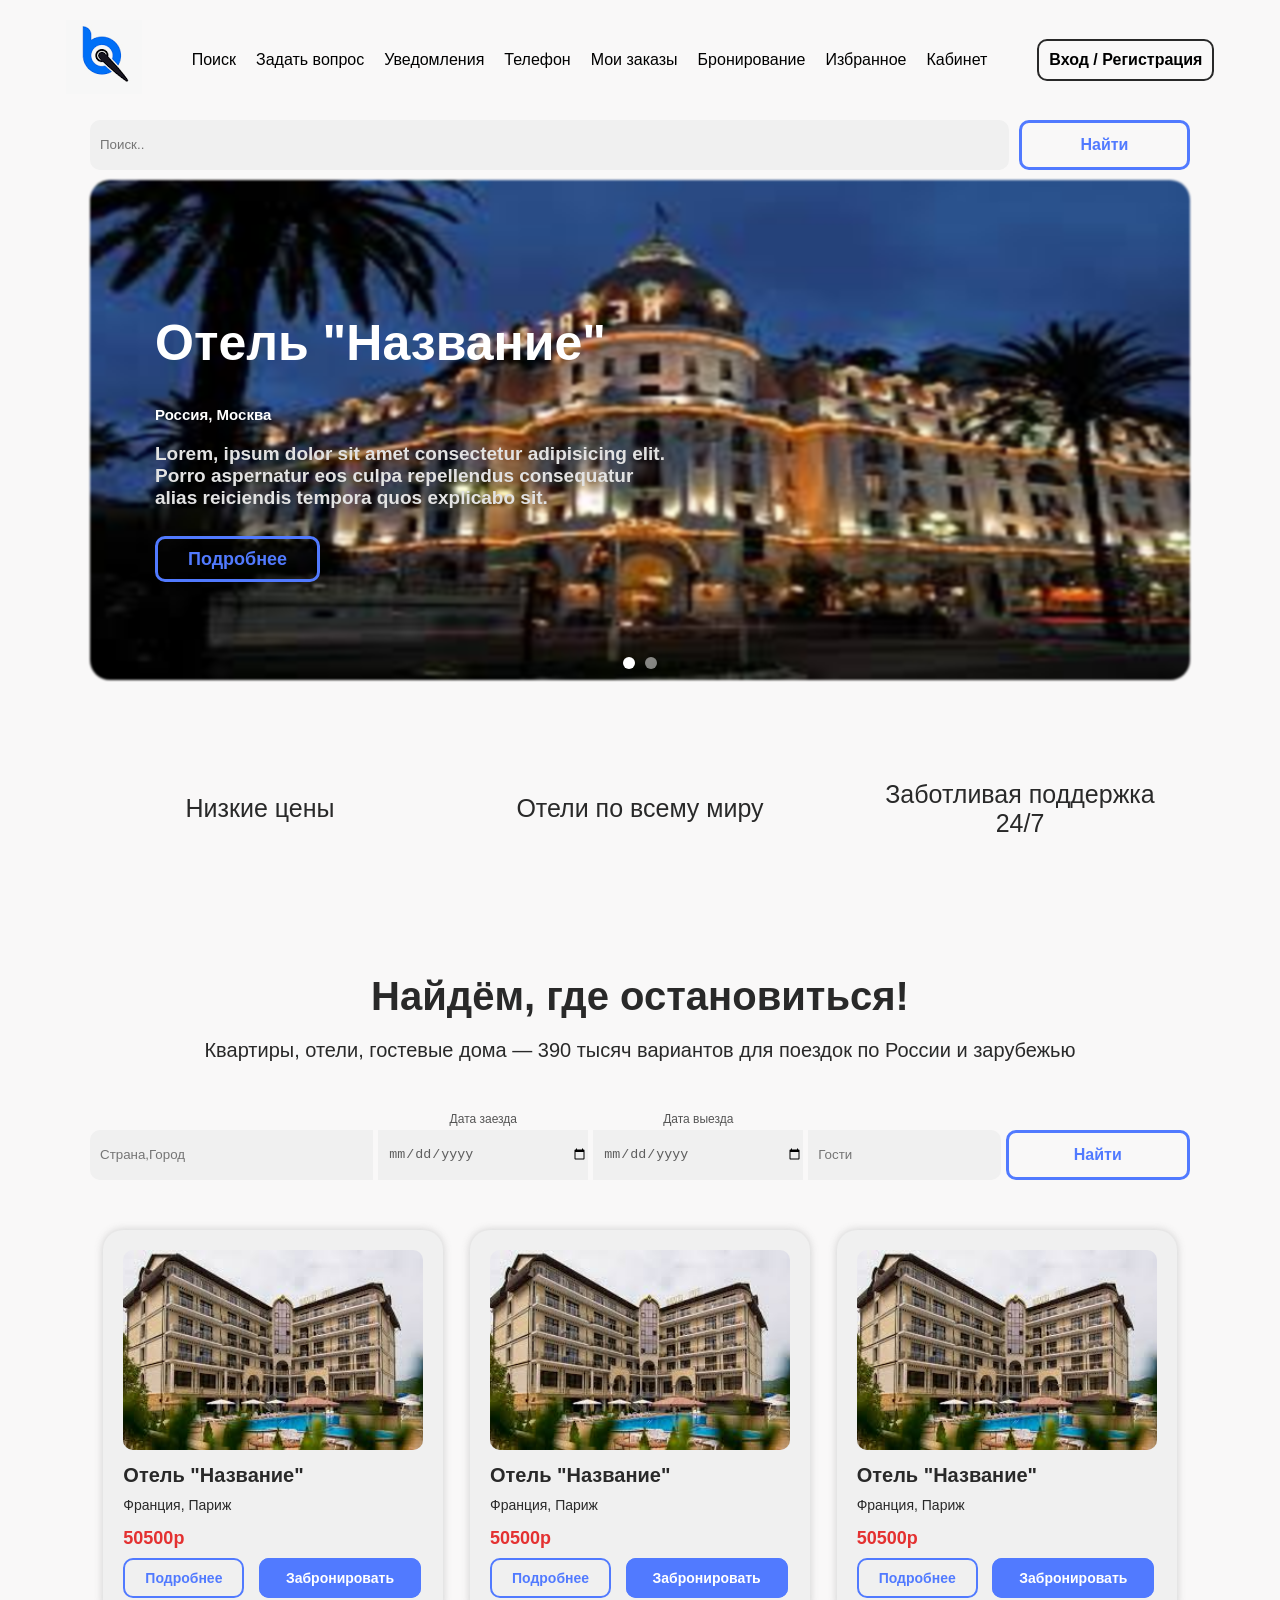
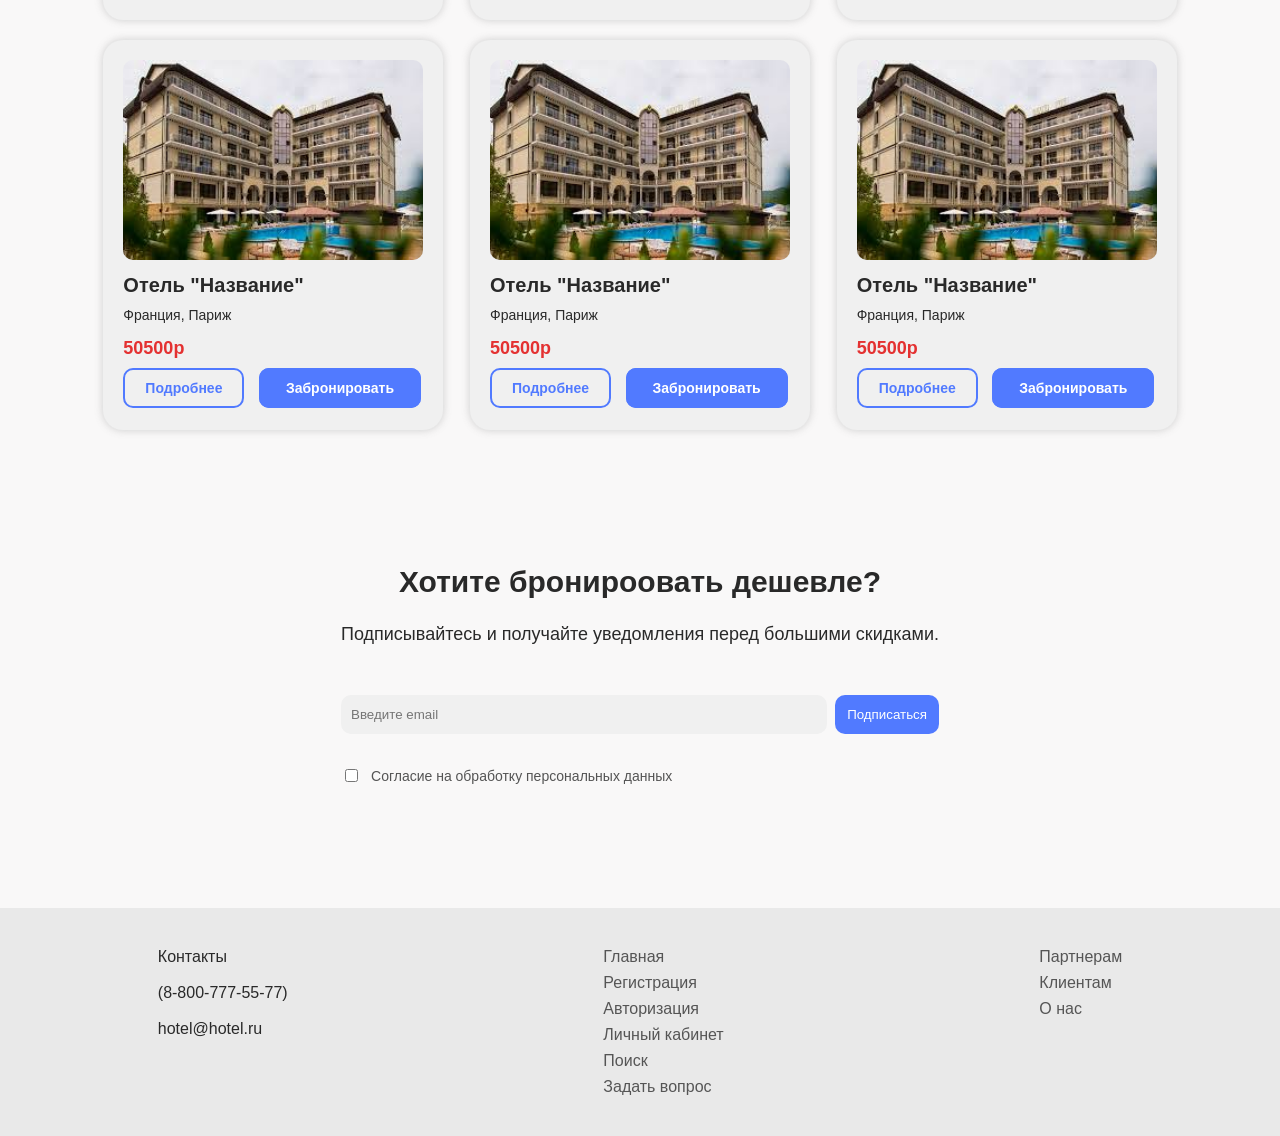
==== index.html @ f70ccc86 "booking_website" ====
<!DOCTYPE html>
<html lang="en">

<head>
    <meta charset="UTF-8">
    <meta name="viewport" content="width=device-width, initial-scale=1.0">
    <link rel="stylesheet" href="css/index.css">
    <title>Главная</title>
</head>

<body>
    <div class="main-container">

        <nav>
            <div class="nav_container">
                <div class="logo_container">
                    <h1><a href="index.html"><img src="media/logo.png" alt=""></a></h1>
                </div>
                <div class="nav_links">
                    <a href="" class="nav-link">Поиск</a>
                    <a href="" class="nav-link">Задать вопрос</a>
                    <a href="" class="nav-link">Уведомления</a>
                    <a href="" class="nav-link">Телефон</a>
                    <a href="" class="nav-link">Мои заказы</a>
                    <a href="" class="nav-link">Бронирование</a>
                    <a href="" class="nav-link">Избранное</a>
                    <a href="account.html" class="nav-link">Кабинет</a>
                </div>
                <a href="auth.html" class="btn-reg">Вход / Регистрация</a>
            </div>

        </nav>

        <div class="search-container">
            <form action="" class="search-form-global">
                <input type="search" class="search-glodal" placeholder="Поиск..">
                <button type="submit" class="btn-search-global">Найти</button>
            </form>
        </div>

        <div class="slider-container">
            <div class="slider-content">
                <div class="slider-btn left">&#10094;</div>
                <div class="img-container-slider">
                    <img src="media/5.jpeg" class="slider-img" alt="отель">
                </div>
                <div class="text-slider">
                    <h1 class="h1-txt-slider">Отель "Название"</h1>
                    <p class="p-txt-slider">Россия, Москва</p>
                    <p class="discr-txt-slider">
                        Lorem, ipsum dolor sit amet consectetur adipisicing elit.<br>
                        Porro aspernatur eos culpa repellendus consequatur <br>alias reiciendis tempora quos explicabo
                        sit.
                    </p>
                    <a href="detail.html" class="btn-slider">Подробнее</a>
                </div>
                <div class="slider-btn right">&#10095;</div>
                <div class="slider-indications">
                    <span class="dot active"></span>
                    <span class="dot"></span>
                </div>

            </div>
        </div>



        <div class="about-us">
            <div class="about-content">
                <div class="p-searchs">
                    <div class="p-search">
                        <p>Низкие цены</p>
                    </div>

                    <div class="p-search">
                        <p>Отели по всему миру</p>
                    </div>

                    <div class="p-search ">
                        <p class="help">Заботливая поддержка 24/7 </p>
                    </div>
                </div>
            </div>
        </div>

  <div class="search">
            <div class="search-content">
                <h2>Найдём, где остановиться!</h2>
                <p>Квартиры, отели, гостевые дома — 390 тысяч вариантов для поездок по России и зарубежью</p>
                <div class="search-filter">
                    <input type="text" class="input-search-filter city" placeholder="Страна,Город">
                    <div class="input-group">
                        <label for="checkin">Дата заезда</label>
                        <input type="date" id="checkin" class="input-search-filter">
                    </div>

                    <div class="input-group">
                        <label for="checkout">Дата выезда</label>
                        <input type="date" id="checkout" class="input-search-filter">
                    </div>
                    <input type="number" max="10" min="1" class="input-search-filter guest" placeholder="Гости">
                    <button type="submit" class="btn-search-global filter-btn">Найти</button>
                </div>
            </div>
        </div>
        <div class="hosts-container">
            <div class="hosts-carts">
                <div class="bron_cart">
                    <div class="img-container">
                        <img src="media/8.jpeg" class="img-cart" alt="Отель">
                    </div>
                    <div class="info_bron">
                        <h5>Отель "Название"</h5>
                        <p> Франция, Париж</p>
                        <p class="price">50500p</p>
                        <div class="btn_brone">
                            <a href="" class="detail">Подробнее</a>
                            <a href="" class="brone">Забронировать</a>
                        </div>
                    </div>
                </div>
                <div class="bron_cart">
                    <div class="img-container">
                        <img src="media/8.jpeg" class="img-cart" alt="Отель">
                    </div>
                    <div class="info_bron">
                        <h5>Отель "Название"</h5>
                        <p> Франция, Париж</p>
                        <p class="price">50500p</p>
                        <div class="btn_brone">
                            <a href="" class="detail">Подробнее</a>
                            <a href="" class="brone">Забронировать</a>
                        </div>
                    </div>
                </div>
                <div class="bron_cart">
                    <div class="img-container">
                        <img src="media/8.jpeg" class="img-cart" alt="Отель">
                    </div>
                    <div class="info_bron">
                        <h5>Отель "Название"</h5>
                        <p> Франция, Париж</p>
                        <p class="price">50500p</p>
                        <div class="btn_brone">
                            <a href="" class="detail">Подробнее</a>
                            <a href="" class="brone">Забронировать</a>
                        </div>
                    </div>
                </div>
                <div class="bron_cart">
                    <div class="img-container">
                        <img src="media/8.jpeg" class="img-cart" alt="Отель">
                    </div>
                    <div class="info_bron">
                        <h5>Отель "Название"</h5>
                        <p> Франция, Париж</p>
                        <p class="price">50500p</p>
                        <div class="btn_brone">
                            <a href="" class="detail">Подробнее</a>
                            <a href="" class="brone">Забронировать</a>
                        </div>
                    </div>
                </div>
                <div class="bron_cart">
                    <div class="img-container">
                        <img src="media/8.jpeg" class="img-cart" alt="Отель">
                    </div>
                    <div class="info_bron">
                        <h5>Отель "Название"</h5>
                        <p> Франция, Париж</p>
                        <p class="price">50500p</p>
                        <div class="btn_brone">
                            <a href="" class="detail">Подробнее</a>
                            <a href="" class="brone">Забронировать</a>
                        </div>
                    </div>
                </div>
                <div class="bron_cart">
                    <div class="img-container">
                        <img src="media/8.jpeg" class="img-cart" alt="Отель">
                    </div>
                    <div class="info_bron">
                        <h5>Отель "Название"</h5>
                        <p> Франция, Париж</p>
                        <p class="price">50500p</p>
                        <div class="btn_brone">
                            <a href="" class="detail">Подробнее</a>
                            <a href="" class="brone">Забронировать</a>
                        </div>
                    </div>
                </div>


            </div>
        </div>
      


        <div class="sub-form">
            <div class="sub-content">
                <h2>Хотите бронироовать дешевле?</h2>
                <p class="sub-content-p">Подписывайтесь и получайте уведомления перед большими скидками.</p>
                <div class="sub-input">
                    <input type="email" placeholder="Введите email">
                    <button type="submit">Подписаться</button>
                </div>

                <div class="checkbox-sub">
                    <input type="checkbox">
                    <p >Согласие на обработку персональных данных</p>
                </div>
            </div>
        </div>

        <footer>
            <div class="footer-container">
                <div class="block-footer contact">
                    <p>Контакты</p>
                    <p>(8-800-777-55-77)</p>
                    <p>hotel@hotel.ru</p>
                </div>
                <div class="block-footer">
                    <a href="index.html">Главная</a>
                    <a href="reg.html">Регистрация</a>
                    <a href="auth.html">Авторизация</a>
                    <a href="account.html">Личный кабинет</a>
                    <a href="">Поиск</a>
                    <a href="">Задать вопрос</a>
                </div>
                <div class="block-footer">
                    <a href="">Партнерам</a>
                    <a href="">Клиентам</a>
                    <a href="">О нас</a>
                </div>
            </div>
        </footer>
    </div>
</body>

</html>
---- css/index.css ----
body {
  font-family: Arial, Helvetica, sans-serif;
  margin: 0;
  background-color: #f9f8f8;
}

a {
  text-decoration: none;
  color: black;
}

.main_container {
  max-width: 1200px;
  margin: auto;
}

.nav_container {
  display: flex;
  flex-direction: row;
  align-items: center;
  gap: 50px;
  justify-content: center;
}

.nav_links {
  display: flex;
  flex-direction: row;
  gap: 20px;
  align-items: center;
}

.nav-link:hover {
  color: rgb(81, 122, 255);
}

.btn-reg {
  border: 2px solid rgb(41, 41, 41);
  border-radius: 10px;
  padding: 10px 10px;
  font-weight: 600;
  transition:
    0.3s ease,
    color 0.3s ease,
    border-color 0.3s ease;
}

.btn-reg:hover {
  color: rgb(255, 255, 255);
  border: 2px solid rgb(81, 122, 255);
  background-color: rgb(81, 122, 255);
}

/* Слайдер */

.slider-container {
  display: flex;
  justify-content: center;
}

.slider-content {
  position: relative;
  display: flex;
  flex-direction: column;
  max-width: 1100px;
  width: 100%;
}

.slider-img {
  width: 100%;
  height: 500px;
  border-radius: 20px;
  filter: blur(1px);
}

.img-container-slidert {
  position: relative;
}

.text-slider {
  position: absolute;
  top: 20%;
  left: 5%;
  color: rgb(255, 255, 255);
  border-radius: 20px;
  padding-left: 10px;
}

.h1-txt-slider {
  font-size: 50px;
  font-weight: 600;
}

.p-txt-slider {
  font-size: 15px;
  font-weight: 600;
  margin: 0;

  color: white;
}

.discr-txt-slider {
  font-size: 19px;
  font-weight: 600;
  margin: 20px 0;
  color: rgb(226, 226, 226);
  margin-bottom: 40px;
}

.btn-slider {
  border: 3px solid rgb(81, 122, 255);
  background-color: transparent;
  border-radius: 10px;
  padding: 10px 30px;
  font-weight: 600;
  font-size: 18px;
  color: rgb(81, 122, 255);
  transition:
    background-color 0.3s ease,
    color 0.3s ease;
}

.btn-slider:hover {
  color: rgb(255, 255, 255);
  border: 3px solid rgb(81, 122, 255);
  background-color: rgb(81, 122, 255);
}

.slider-btn {
  position: absolute;
  top: 50%;
  transform: translateY(-50%);
  font-size: 40px;
  color: white;
  border: none;
  padding: 10px;
  cursor: pointer;
  opacity: 0;
  transition: opacity 0.3s ease;
}

.slider-btn.right {
  right: 10px;
}

.slider-btn.left {
  left: 10px;
}

.slider-btn {
  z-index: 5;
}

.slider-btn:hover {
  opacity: 1;
}

.slider-indications {
  position: absolute;
  bottom: 15px;
  left: 50%;
  transform: translateX(-50%);
  display: flex;
  gap: 10px;
  z-index: 5;
}

.slider-indications .dot {
  width: 12px;
  height: 12px;
  border-radius: 50%;
  background-color: rgba(255, 255, 255, 0.5);
  cursor: pointer;
}

.slider-indications .dot.active {
  background-color: rgb(255, 255, 255);
}

/* Строка поиска */

.search-container {
  display: flex;
  justify-content: center;
  margin-bottom: 10px;
}

.search-glodal {
  height: 50px;
  border: none;
  border-radius: 10px;
  background-color: rgb(240, 240, 240);
  padding-left: 10px;
  width: 100%;
  transition: 0.3s ease;
  color: rgba(46, 46, 46, 0.755);
}

.search-glodal:focus {
  outline: rgb(81, 122, 255) solid 2px;
}

.search-glodal:hover {
  box-shadow:
    0px 0px 8px rgba(107, 107, 107, 0.306),
    0px 0px 8px rgba(81, 122, 255, 0.329);
}
.search-form-global {
  display: flex;
  justify-content: center;
  max-width: 1100px;
  width: 100%;
  gap: 10px;
}

.btn-search-global {
  border: 3px solid rgb(81, 122, 255);
  color: rgb(81, 122, 255);
  padding: 10px 10px;
  font-weight: 600;
  font-size: 16px;
  transition:
    0.3s ease,
    color 0.3s ease,
    border-color 0.3s ease;
  width: 200px;
  background-color: #f9f8f8;
  border-radius: 10px;
  font-weight: 600;
}

.btn-search-global:hover {
  color: rgb(255, 255, 255);
  border-color: rgb(81, 122, 255);
  background-color: rgb(81, 122, 255);
  box-shadow:
    0px 0px 8px rgba(107, 107, 107, 0.306),
    0px 0px 10px rgba(81, 122, 255, 0.329);
}

/* Раздел "О нас" */

.about-us {
  display: flex;
  justify-content: center;
  margin-top: 50px;
}

.p-searchs {
  display: flex;
  flex-direction: row;
  gap: 80px;
  justify-content: center;
}

.p-search {
  display: flex;
  font-size: 25px;
  width: 300px;
  height: 150px;
  border-radius: 10px;
  text-align: center;
  justify-content: center;
  align-items: center;
  color: rgb(41, 41, 41);
  transition: 0.3s ease-in-out;
}

.p-search:hover {
  transform: translateY(-5%);
}

/* Карты броней */

.hosts-container {
  display: flex;
  justify-content: center;
  margin-top: 50px;
}

.hosts-carts {
  display: grid;
  grid-template-columns: repeat(3, 1fr);
  place-items: center;
  row-gap: 20px;
  max-width: 1100px;
  width: 100%;
}

.bron_cart {
  width: 300px;
  height: 350px;
  border-radius: 20px;
  background-color: rgb(240, 240, 240);
  display: flex;
  flex-direction: column;
  align-items: center;
  padding: 20px;
  color: rgb(41, 41, 41);
  transition: 0.3s ease;
  box-shadow: 0px 0px 8px rgba(107, 107, 107, 0.306);
}

.bron_cart:hover {
  transform: translateY(-5%);
  box-shadow:
    0px 0px 8px rgba(107, 107, 107, 0.306),
    0px 0px 10px rgba(81, 122, 255, 0.329);
}

.img-cart {
  width: 100%;
  height: 200px;
  border-radius: 10px;
  object-fit: cover;
}

.info_bron {
  width: 100%;
}

.info_bron h5 {
  font-size: 20px;
  margin: 10px 0;
}

.info_bron p {
  font-size: 14px;
  margin: 5px 0;
}

.info_bron .price {
  font-size: 18px;
  font-weight: 600;
  color: rgba(227, 39, 39, 0.954);
  margin: 15px 0 20px 0px;
}

.detail {
  border: 2px solid rgb(81, 122, 255);
  color: rgb(81, 122, 255);
  padding: 10px 20px;
  font-weight: 600;
  font-size: 14px;
  transition:
    background-color 0.3s ease,
    color 0.3s ease;
  border-radius: 10px;
  margin-right: 10px;
}

.brone {
  border: 2px solid rgb(81, 122, 255);
  color: rgb(255, 255, 255);
  padding: 10px 25px;
  font-weight: 600;
  font-size: 14px;
  transition:
    background-color 0.3s ease,
    color 0.3s ease;
  background-color: rgb(81, 122, 255);
  border-radius: 10px;
}

/* Фильтр поиска */

.search {
  display: flex;
  justify-content: center;
  margin-top: 50px;
}

.search-content {
  display: flex;
  justify-content: center;
  max-width: 1100px;
  width: 100%;
  flex-direction: column;
  text-align: center;
  margin-top: 40px;
}

.search-content h2 {
  font-size: 40px;
  margin: 0;
  color: rgb(41, 41, 41);
}

.search-content p {
  font-size: 20px;
  margin: 20px 0 50px 0;
  color: rgb(41, 41, 41);
}

.search-filter {
  display: flex;
  flex-direction: row;
  justify-content: center;
  gap: 5px;
  max-width: 1100px;
  align-items: flex-end;
}

.input-search-filter {
  height: 50px;
  border: none;
  background-color: rgb(240, 240, 240);
  padding: 0 0 0 10px;
  width: 200px;
  color: rgba(46, 46, 46, 0.755);
  transition: 0.3s ease;
}

.input-search-filter:hover {
  box-shadow:
    0px 0px 8px rgba(107, 107, 107, 0.306),
    0px 0px 8px rgba(81, 122, 255, 0.329);
}

.input-search-filter.city {
  border-radius: 10px 0 0 10px;
  width: 300px;
}

.input-search-filter.guest {
  border-radius: 0 10px 10px 0;
}

.input-search-filter:focus {
  outline: rgb(81, 122, 255) solid 2px;
}

.input-group {
  display: flex;
  flex-direction: column;
}

.input-group label {
  font-size: 12px;
  margin-bottom: 4px;
  color: #555;
}

.btn-search-global.filter-btn {
  height: 50px;
}

/* форма пописки */

.sub-form {
  display: flex;
  justify-content: center;
  margin-top: 70px;
}

.sub-content {
  text-align: center;
  max-width: 1100px;
  padding: 40px;
  border-radius: 16px;
}

.sub-input {
  display: flex;
  justify-content: center;
  gap: 8px;
  margin: 30px 0 20px 0;
}

.sub-input input,
.sub-input button {
  padding: 12px;
  border-radius: 10px;
  border: 1px solid #ddd;
}

.sub-input input {
  width: 100%;
  border: none;
  background-color: rgb(240, 240, 240);
  padding-left: 10px;
  color: rgba(46, 46, 46, 0.755);
  transition: 0.3s ease;
}
.sub-input input:hover {
  box-shadow:
    0px 0px 8px rgba(107, 107, 107, 0.306),
    0px 0px 8px rgba(81, 122, 255, 0.329);
}

.sub-input input:focus {
  outline: rgb(81, 122, 255) solid 2px;
}

.sub-input button {
  background: #517aff;
  color: white;
  border: none;
  transition: 0.3s ease;
}

.sub-input button:hover {
  box-shadow:
    0px 0px 8px rgba(107, 107, 107, 0.306),
    0px 0px 8px rgba(81, 122, 255, 0.329);
  background-color: rgb(43, 93, 255);
}

.sub-content-p {
  font-size: 18px;
  color: rgb(41, 41, 41);
  margin: 10px 0 50px 0;
}

.sub-content h2 {
  font-size: 30px;
  color: rgb(41, 41, 41);
}

.checkbox-sub {
  display: flex;
  align-items: center;
  gap: 10px;
  justify-content: start;
  font-size: 14px;
  color: rgb(84, 84, 84);
}


/* Подвал */

footer {
  margin-top: 70px;
  background: rgb(233, 233, 233);
  padding: 40px 0;
}

.footer-container {
  display: flex;
  justify-content: space-around;
  text-align: start;
  flex-wrap: wrap;
}

.block-footer {
  display: flex;
  flex-direction: column;
  gap: 8px;
}

.block-footer a {
  text-decoration: none;
  color: #555;
  transition: .2s;
}

.block-footer a:hover {
  color: #517aff;
}

.block-footer.contact p{
  margin: 0 0 10px 0;
  color: rgb(41, 41, 41);
}
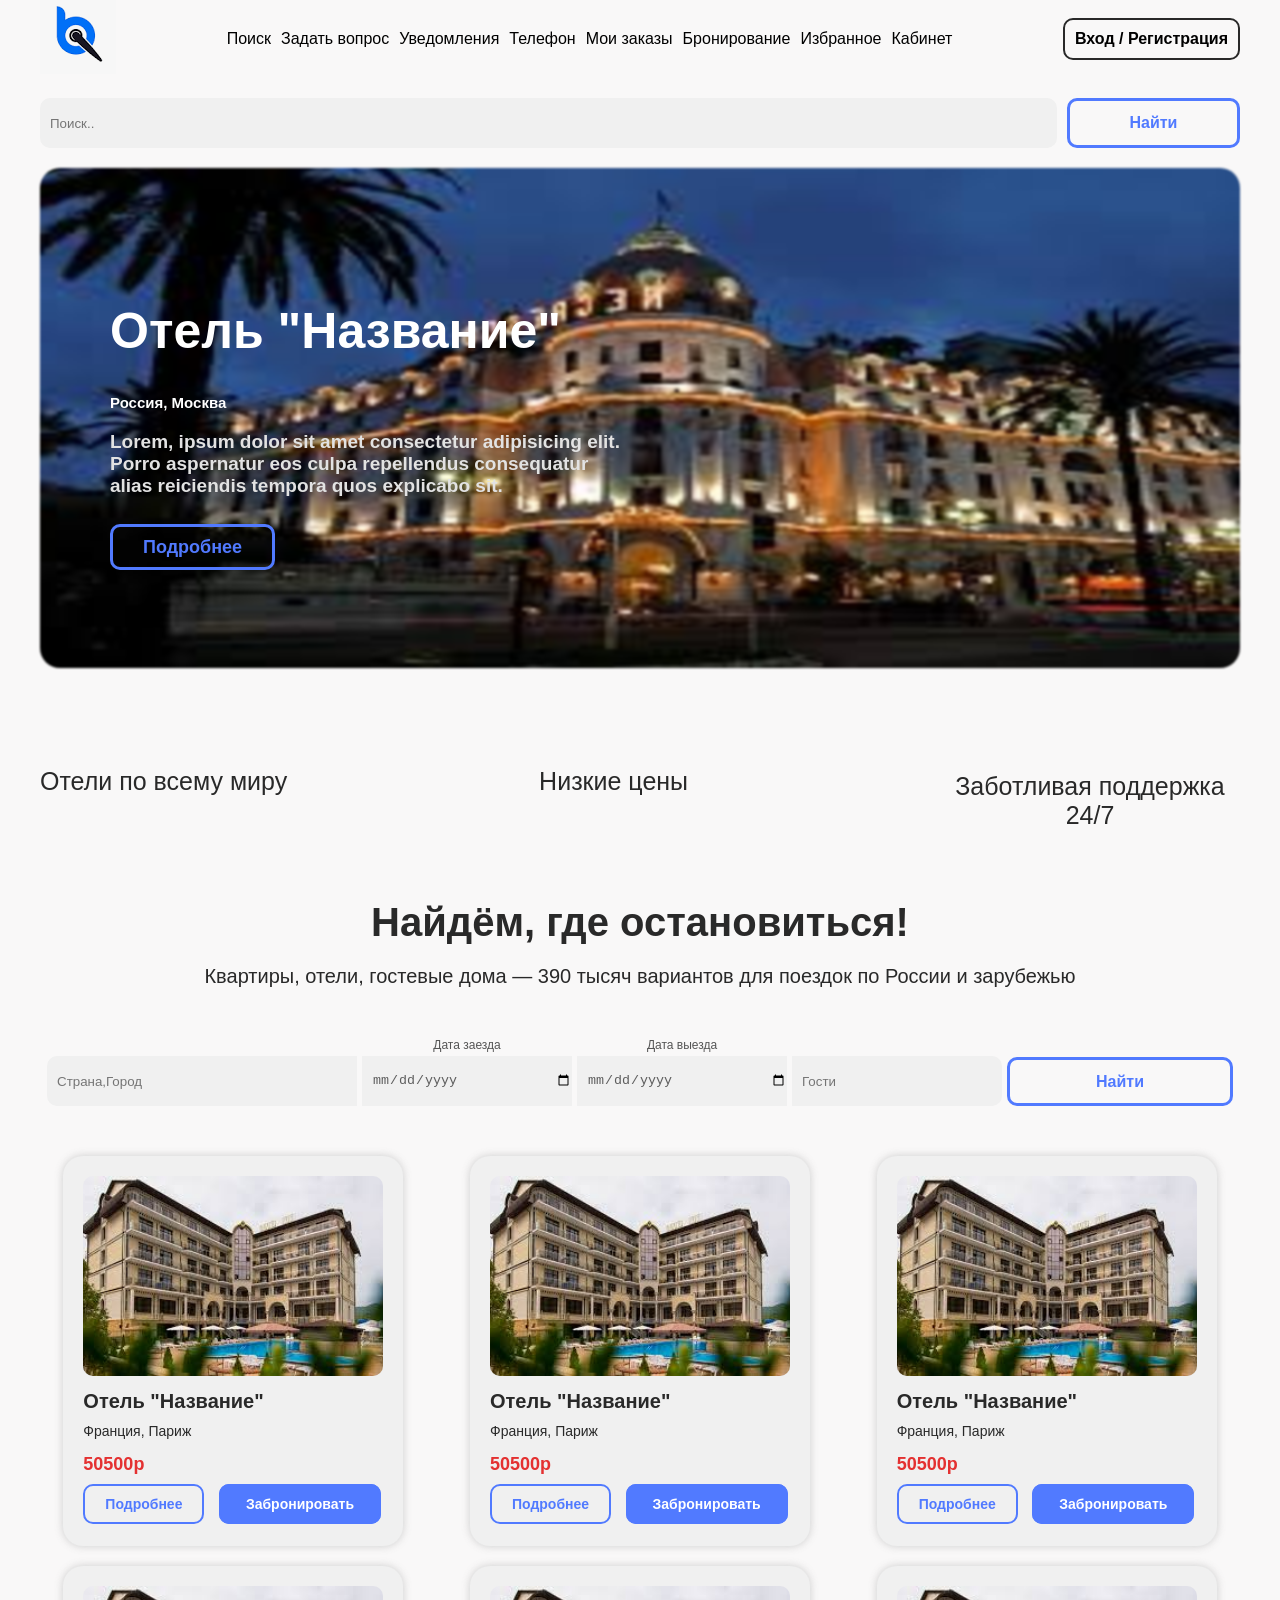
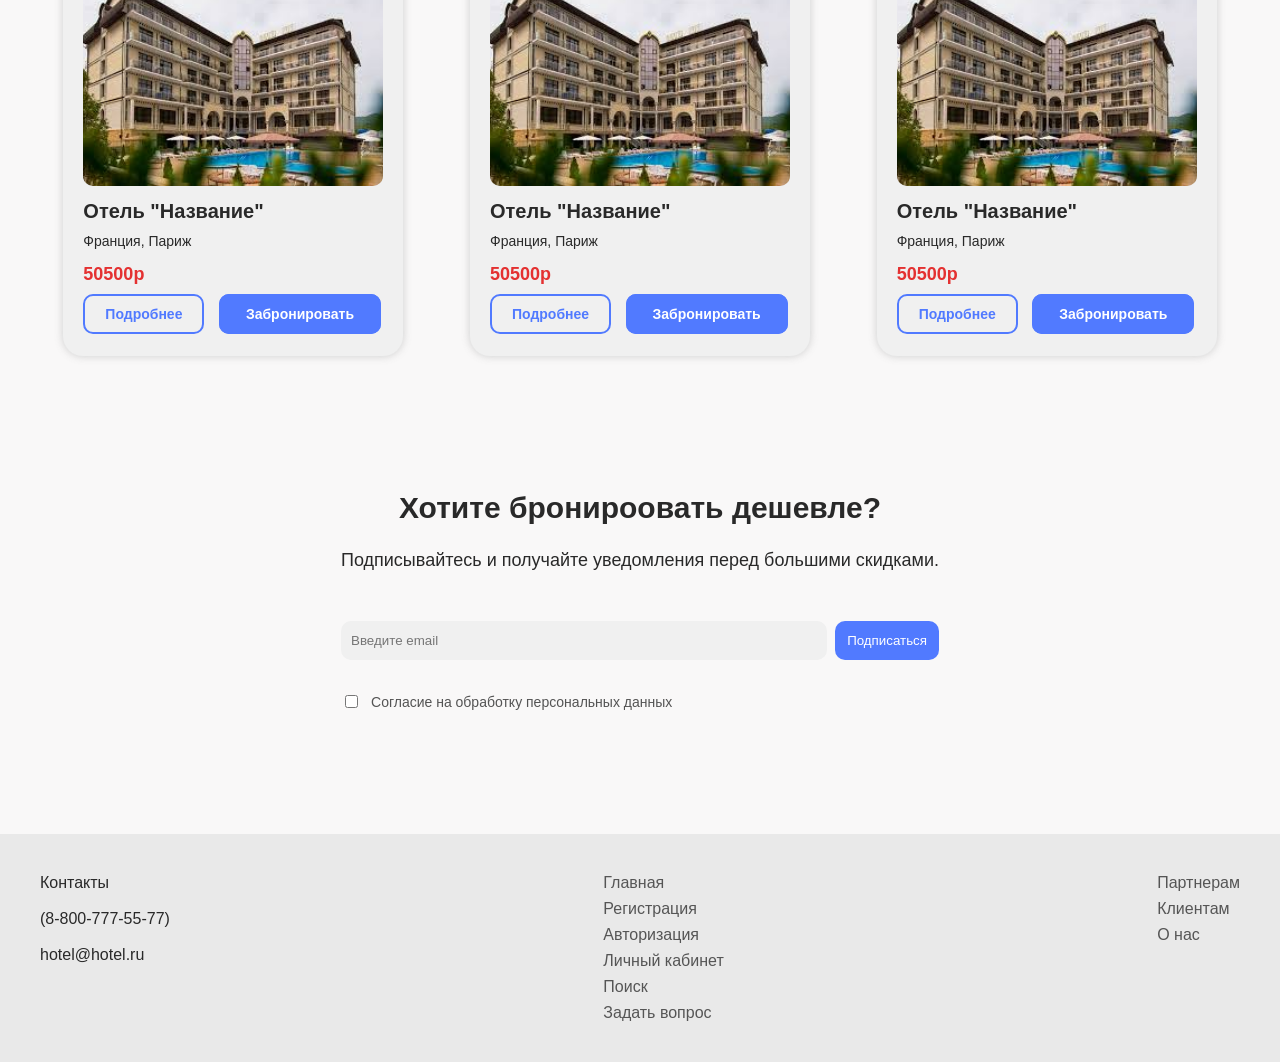
==== commit 85b41c81: "update" ====
--- a/index.html
+++ b/index.html
@@ -9,191 +9,169 @@
 </head>
 
 <body>
-    <div class="main-container">
-
+    <main>
         <nav>
-            <div class="nav_container">
-                <div class="logo_container">
-                    <h1><a href="index.html"><img src="media/logo.png" alt=""></a></h1>
-                </div>
-                <div class="nav_links">
-                    <a href="" class="nav-link">Поиск</a>
-                    <a href="" class="nav-link">Задать вопрос</a>
-                    <a href="" class="nav-link">Уведомления</a>
-                    <a href="" class="nav-link">Телефон</a>
-                    <a href="" class="nav-link">Мои заказы</a>
-                    <a href="" class="nav-link">Бронирование</a>
-                    <a href="" class="nav-link">Избранное</a>
-                    <a href="account.html" class="nav-link">Кабинет</a>
-                </div>
-                <a href="auth.html" class="btn-reg">Вход / Регистрация</a>
-            </div>
-
+            <a href="index.html" class="logo"><img src="media/logo.png" alt=""></a>
+            <ul class="nav_links">
+                <li><a href="" class="nav-link">Поиск</a></li>
+                <li><a href="" class="nav-link">Задать вопрос</a></li>
+                <li><a href="" class="nav-link">Уведомления</a></li>
+                <li><a href="" class="nav-link">Телефон</a></li>
+                <li><a href="" class="nav-link">Мои заказы</a></li>
+                <li><a href="" class="nav-link">Бронирование</a></li>
+                <a href="" class="nav-link">Избранное</a>
+                <a href="account.html" class="nav-link">Кабинет</a>
+            </ul>
+            <a href="auth.html" class="btn-reg">Вход / Регистрация</a>
         </nav>
-
-        <div class="search-container">
-            <form action="" class="search-form-global">
+        <div class="search-top">
+            <form action="" method="get" class="search-form-global">
                 <input type="search" class="search-glodal" placeholder="Поиск..">
                 <button type="submit" class="btn-search-global">Найти</button>
             </form>
         </div>
 
-        <div class="slider-container">
-            <div class="slider-content">
-                <div class="slider-btn left">&#10094;</div>
-                <div class="img-container-slider">
-                    <img src="media/5.jpeg" class="slider-img" alt="отель">
-                </div>
-                <div class="text-slider">
-                    <h1 class="h1-txt-slider">Отель "Название"</h1>
-                    <p class="p-txt-slider">Россия, Москва</p>
-                    <p class="discr-txt-slider">
-                        Lorem, ipsum dolor sit amet consectetur adipisicing elit.<br>
-                        Porro aspernatur eos culpa repellendus consequatur <br>alias reiciendis tempora quos explicabo
-                        sit.
-                    </p>
-                    <a href="detail.html" class="btn-slider">Подробнее</a>
-                </div>
-                <div class="slider-btn right">&#10095;</div>
-                <div class="slider-indications">
-                    <span class="dot active"></span>
-                    <span class="dot"></span>
-                </div>
-
-            </div>
-        </div>
-
+        <div class="slider">
+            <div class="slider-btn left">&#10094;</div>
+            <div class="img-container-slider">
+                <img src="media/5.jpeg" class="slider-img" alt="отель">
+            </div>
+            <div class="text-slider">
+                <h1 class="h1-txt-slider">Отель "Название"</h1>
+                <p class="p-txt-slider">Россия, Москва</p>
+                <p class="discr-txt-slider">
+                    Lorem, ipsum dolor sit amet consectetur adipisicing elit.<br>
+                    Porro aspernatur eos culpa repellendus consequatur <br>alias reiciendis tempora quos explicabo
+                    sit.
+                </p>
+                <a href="detail.html" class="btn-slider">Подробнее</a>
+            </div>
+            <div class="slider-btn right">&#10095;</div>
+        </div>
 
 
         <div class="about-us">
-            <div class="about-content">
-                <div class="p-searchs">
-                    <div class="p-search">
-                        <p>Низкие цены</p>
-                    </div>
-
-                    <div class="p-search">
-                        <p>Отели по всему миру</p>
-                    </div>
-
-                    <div class="p-search ">
-                        <p class="help">Заботливая поддержка 24/7 </p>
-                    </div>
-                </div>
-            </div>
-        </div>
-
-  <div class="search">
-            <div class="search-content">
-                <h2>Найдём, где остановиться!</h2>
-                <p>Квартиры, отели, гостевые дома — 390 тысяч вариантов для поездок по России и зарубежью</p>
-                <div class="search-filter">
-                    <input type="text" class="input-search-filter city" placeholder="Страна,Город">
-                    <div class="input-group">
-                        <label for="checkin">Дата заезда</label>
-                        <input type="date" id="checkin" class="input-search-filter">
-                    </div>
-
-                    <div class="input-group">
-                        <label for="checkout">Дата выезда</label>
-                        <input type="date" id="checkout" class="input-search-filter">
-                    </div>
-                    <input type="number" max="10" min="1" class="input-search-filter guest" placeholder="Гости">
-                    <button type="submit" class="btn-search-global filter-btn">Найти</button>
-                </div>
-            </div>
-        </div>
-        <div class="hosts-container">
-            <div class="hosts-carts">
-                <div class="bron_cart">
-                    <div class="img-container">
-                        <img src="media/8.jpeg" class="img-cart" alt="Отель">
-                    </div>
-                    <div class="info_bron">
-                        <h5>Отель "Название"</h5>
-                        <p> Франция, Париж</p>
-                        <p class="price">50500p</p>
-                        <div class="btn_brone">
-                            <a href="" class="detail">Подробнее</a>
-                            <a href="" class="brone">Забронировать</a>
-                        </div>
-                    </div>
-                </div>
-                <div class="bron_cart">
-                    <div class="img-container">
-                        <img src="media/8.jpeg" class="img-cart" alt="Отель">
-                    </div>
-                    <div class="info_bron">
-                        <h5>Отель "Название"</h5>
-                        <p> Франция, Париж</p>
-                        <p class="price">50500p</p>
-                        <div class="btn_brone">
-                            <a href="" class="detail">Подробнее</a>
-                            <a href="" class="brone">Забронировать</a>
-                        </div>
-                    </div>
-                </div>
-                <div class="bron_cart">
-                    <div class="img-container">
-                        <img src="media/8.jpeg" class="img-cart" alt="Отель">
-                    </div>
-                    <div class="info_bron">
-                        <h5>Отель "Название"</h5>
-                        <p> Франция, Париж</p>
-                        <p class="price">50500p</p>
-                        <div class="btn_brone">
-                            <a href="" class="detail">Подробнее</a>
-                            <a href="" class="brone">Забронировать</a>
-                        </div>
-                    </div>
-                </div>
-                <div class="bron_cart">
-                    <div class="img-container">
-                        <img src="media/8.jpeg" class="img-cart" alt="Отель">
-                    </div>
-                    <div class="info_bron">
-                        <h5>Отель "Название"</h5>
-                        <p> Франция, Париж</p>
-                        <p class="price">50500p</p>
-                        <div class="btn_brone">
-                            <a href="" class="detail">Подробнее</a>
-                            <a href="" class="brone">Забронировать</a>
-                        </div>
-                    </div>
-                </div>
-                <div class="bron_cart">
-                    <div class="img-container">
-                        <img src="media/8.jpeg" class="img-cart" alt="Отель">
-                    </div>
-                    <div class="info_bron">
-                        <h5>Отель "Название"</h5>
-                        <p> Франция, Париж</p>
-                        <p class="price">50500p</p>
-                        <div class="btn_brone">
-                            <a href="" class="detail">Подробнее</a>
-                            <a href="" class="brone">Забронировать</a>
-                        </div>
-                    </div>
-                </div>
-                <div class="bron_cart">
-                    <div class="img-container">
-                        <img src="media/8.jpeg" class="img-cart" alt="Отель">
-                    </div>
-                    <div class="info_bron">
-                        <h5>Отель "Название"</h5>
-                        <p> Франция, Париж</p>
-                        <p class="price">50500p</p>
-                        <div class="btn_brone">
-                            <a href="" class="detail">Подробнее</a>
-                            <a href="" class="brone">Забронировать</a>
-                        </div>
-                    </div>
-                </div>
-
-
-            </div>
-        </div>
-      
+            <div class="p-search">
+                <p>Отели по всему миру</p>
+            </div>
+            <div class="p-search">
+                <p>Низкие цены</p>
+            </div>
+
+            <div class="p-search ">
+                <p class="help">Заботливая поддержка 24/7 </p>
+            </div>
+        </div>
+
+        <div class="search">
+       
+            <h2>Найдём, где остановиться!</h2>
+            <p>Квартиры, отели, гостевые дома — 390 тысяч вариантов для поездок по России и зарубежью</p>
+            <div class="search-filter">
+                <input type="text" class="input-search-filter city" placeholder="Страна,Город">
+                <div class="input-group">
+                    <label for="checkin">Дата заезда</label>
+                    <input type="date" id="checkin" class="input-search-filter">
+                </div>
+
+                <div class="input-group">
+                    <label for="checkout">Дата выезда</label>
+                    <input type="date" id="checkout" class="input-search-filter">
+                </div>
+                <input type="number" max="10" min="1" class="input-search-filter guest" placeholder="Гости">
+                <a href="search.html" class="btn-search-global a">Найти</a>
+            </div>
+    
+        </div>
+
+        <div class="hosts-carts">
+            <div class="bron_cart">
+                <div class="img-container">
+                    <img src="media/8.jpeg" class="img-cart" alt="Отель">
+                </div>
+                <div class="info_bron">
+                    <h5>Отель "Название"</h5>
+                    <p> Франция, Париж</p>
+                    <p class="price">50500p</p>
+                    <div class="btn_brone">
+                        <a href="" class="detail">Подробнее</a>
+                        <a href="" class="brone">Забронировать</a>
+                    </div>
+                </div>
+            </div>
+            <div class="bron_cart">
+                <div class="img-container">
+                    <img src="media/8.jpeg" class="img-cart" alt="Отель">
+                </div>
+                <div class="info_bron">
+                    <h5>Отель "Название"</h5>
+                    <p> Франция, Париж</p>
+                    <p class="price">50500p</p>
+                    <div class="btn_brone">
+                        <a href="" class="detail">Подробнее</a>
+                        <a href="" class="brone">Забронировать</a>
+                    </div>
+                </div>
+            </div>
+            <div class="bron_cart">
+                <div class="img-container">
+                    <img src="media/8.jpeg" class="img-cart" alt="Отель">
+                </div>
+                <div class="info_bron">
+                    <h5>Отель "Название"</h5>
+                    <p> Франция, Париж</p>
+                    <p class="price">50500p</p>
+                    <div class="btn_brone">
+                        <a href="" class="detail">Подробнее</a>
+                        <a href="" class="brone">Забронировать</a>
+                    </div>
+                </div>
+            </div>
+            <div class="bron_cart">
+                <div class="img-container">
+                    <img src="media/8.jpeg" class="img-cart" alt="Отель">
+                </div>
+                <div class="info_bron">
+                    <h5>Отель "Название"</h5>
+                    <p> Франция, Париж</p>
+                    <p class="price">50500p</p>
+                    <div class="btn_brone">
+                        <a href="" class="detail">Подробнее</a>
+                        <a href="" class="brone">Забронировать</a>
+                    </div>
+                </div>
+            </div>
+            <div class="bron_cart">
+                <div class="img-container">
+                    <img src="media/8.jpeg" class="img-cart" alt="Отель">
+                </div>
+                <div class="info_bron">
+                    <h5>Отель "Название"</h5>
+                    <p> Франция, Париж</p>
+                    <p class="price">50500p</p>
+                    <div class="btn_brone">
+                        <a href="" class="detail">Подробнее</a>
+                        <a href="" class="brone">Забронировать</a>
+                    </div>
+                </div>
+            </div>
+            <div class="bron_cart">
+                <div class="img-container">
+                    <img src="media/8.jpeg" class="img-cart" alt="Отель">
+                </div>
+                <div class="info_bron">
+                    <h5>Отель "Название"</h5>
+                    <p> Франция, Париж</p>
+                    <p class="price">50500p</p>
+                    <div class="btn_brone">
+                        <a href="" class="detail">Подробнее</a>
+                        <a href="" class="brone">Забронировать</a>
+                    </div>
+                </div>
+            </div>
+
+
+        </div>
 
 
         <div class="sub-form">
@@ -207,34 +185,33 @@
 
                 <div class="checkbox-sub">
                     <input type="checkbox">
-                    <p >Согласие на обработку персональных данных</p>
-                </div>
-            </div>
-        </div>
-
-        <footer>
-            <div class="footer-container">
-                <div class="block-footer contact">
-                    <p>Контакты</p>
-                    <p>(8-800-777-55-77)</p>
-                    <p>hotel@hotel.ru</p>
-                </div>
-                <div class="block-footer">
-                    <a href="index.html">Главная</a>
-                    <a href="reg.html">Регистрация</a>
-                    <a href="auth.html">Авторизация</a>
-                    <a href="account.html">Личный кабинет</a>
-                    <a href="">Поиск</a>
-                    <a href="">Задать вопрос</a>
-                </div>
-                <div class="block-footer">
-                    <a href="">Партнерам</a>
-                    <a href="">Клиентам</a>
-                    <a href="">О нас</a>
-                </div>
-            </div>
-        </footer>
-    </div>
+                    <p>Согласие на обработку персональных данных</p>
+                </div>
+            </div>
+        </div>
+    </main>
+    <footer>
+        <div class="container">
+            <div class="block-footer contact">
+                <p>Контакты</p>
+                <p>(8-800-777-55-77)</p>
+                <p>hotel@hotel.ru</p>
+            </div>
+            <div class="block-footer">
+                <a href="index.html">Главная</a>
+                <a href="reg.html">Регистрация</a>
+                <a href="auth.html">Авторизация</a>
+                <a href="account.html">Личный кабинет</a>
+                <a href="">Поиск</a>
+                <a href="">Задать вопрос</a>
+            </div>
+            <div class="block-footer">
+                <a href="">Партнерам</a>
+                <a href="">Клиентам</a>
+                <a href="">О нас</a>
+            </div>
+        </div>
+    </footer>
 </body>
 
 </html>
--- a/css/index.css
+++ b/css/index.css
@@ -9,24 +9,22 @@
   color: black;
 }
 
-.main_container {
+main {
   max-width: 1200px;
   margin: auto;
 }
 
-.nav_container {
-  display: flex;
-  flex-direction: row;
+nav {
+  display: flex;
   align-items: center;
-  gap: 50px;
-  justify-content: center;
+  justify-content: space-between;
 }
 
 .nav_links {
   display: flex;
-  flex-direction: row;
-  gap: 20px;
-  align-items: center;
+  list-style: none;
+  padding: 0;
+  gap: 10px;
 }
 
 .nav-link:hover {
@@ -52,16 +50,12 @@
 
 /* Слайдер */
 
-.slider-container {
-  display: flex;
-  justify-content: center;
-}
-
-.slider-content {
+
+.slider {
   position: relative;
   display: flex;
   flex-direction: column;
-  max-width: 1100px;
+
   width: 100%;
 }
 
@@ -177,11 +171,8 @@
 }
 
 /* Строка поиска */
-
-.search-container {
-  display: flex;
-  justify-content: center;
-  margin-bottom: 10px;
+.search-top{
+  margin: 20px 0;
 }
 
 .search-glodal {
@@ -193,6 +184,7 @@
   width: 100%;
   transition: 0.3s ease;
   color: rgba(46, 46, 46, 0.755);
+  
 }
 
 .search-glodal:focus {
@@ -207,8 +199,6 @@
 .search-form-global {
   display: flex;
   justify-content: center;
-  max-width: 1100px;
-  width: 100%;
   gap: 10px;
 }
 
@@ -241,26 +231,20 @@
 
 .about-us {
   display: flex;
-  justify-content: center;
-  margin-top: 50px;
-}
-
-.p-searchs {
-  display: flex;
-  flex-direction: row;
-  gap: 80px;
-  justify-content: center;
+  justify-content: space-between;
+  margin: 70px auto;
+}
+
+.help {
+  margin: 0;
+  margin-top: 30px;
 }
 
 .p-search {
-  display: flex;
   font-size: 25px;
-  width: 300px;
-  height: 150px;
+  max-width: 300px;
   border-radius: 10px;
   text-align: center;
-  justify-content: center;
-  align-items: center;
   color: rgb(41, 41, 41);
   transition: 0.3s ease-in-out;
 }
@@ -271,24 +255,19 @@
 
 /* Карты броней */
 
-.hosts-container {
-  display: flex;
-  justify-content: center;
-  margin-top: 50px;
-}
 
 .hosts-carts {
   display: grid;
   grid-template-columns: repeat(3, 1fr);
   place-items: center;
-  row-gap: 20px;
-  max-width: 1100px;
-  width: 100%;
+  gap: 20px;
+  width: 100%;
+  margin-top: 50px;
 }
 
 .bron_cart {
-  width: 300px;
-  height: 350px;
+  max-width: 300px;
+  min-height: 350px;
   border-radius: 20px;
   background-color: rgb(240, 240, 240);
   display: flex;
@@ -365,27 +344,18 @@
 
 .search {
   display: flex;
-  justify-content: center;
   margin-top: 50px;
-}
-
-.search-content {
-  display: flex;
-  justify-content: center;
-  max-width: 1100px;
-  width: 100%;
   flex-direction: column;
   text-align: center;
-  margin-top: 40px;
-}
-
-.search-content h2 {
+}
+
+.search h2 {
   font-size: 40px;
   margin: 0;
   color: rgb(41, 41, 41);
 }
 
-.search-content p {
+.search p {
   font-size: 20px;
   margin: 20px 0 50px 0;
   color: rgb(41, 41, 41);
@@ -396,12 +366,11 @@
   flex-direction: row;
   justify-content: center;
   gap: 5px;
-  max-width: 1100px;
   align-items: flex-end;
 }
 
 .input-search-filter {
-  height: 50px;
+  min-height: 50px;
   border: none;
   background-color: rgb(240, 240, 240);
   padding: 0 0 0 10px;
@@ -418,7 +387,8 @@
 
 .input-search-filter.city {
   border-radius: 10px 0 0 10px;
-  width: 300px;
+  max-width: 300px;
+  width: 100%;
 }
 
 .input-search-filter.guest {
@@ -440,11 +410,15 @@
   color: #555;
 }
 
-.btn-search-global.filter-btn {
-  height: 50px;
-}
-
-/* форма пописки */
+.btn-search-global.a {
+  padding: 12.5px 10px;
+}
+
+.a-serch-filt {
+  color: #517aff;
+}
+
+/* форма подписки */
 
 .sub-form {
   display: flex;
@@ -453,6 +427,7 @@
 }
 
 .sub-content {
+  
   text-align: center;
   max-width: 1100px;
   padding: 40px;
@@ -525,20 +500,22 @@
   color: rgb(84, 84, 84);
 }
 
-
 /* Подвал */
 
 footer {
   margin-top: 70px;
   background: rgb(233, 233, 233);
-  padding: 40px 0;
-}
-
-.footer-container {
-  display: flex;
-  justify-content: space-around;
+  padding: 40px 20px;
+  display: flex;
+  justify-content: center;
+}
+.container {
+  max-width: 1200px;
+  display: flex;
+  justify-content: space-between;
   text-align: start;
   flex-wrap: wrap;
+  width: 100%;
 }
 
 .block-footer {
@@ -550,14 +527,97 @@
 .block-footer a {
   text-decoration: none;
   color: #555;
-  transition: .2s;
+  transition: 0.2s;
 }
 
 .block-footer a:hover {
   color: #517aff;
 }
 
-.block-footer.contact p{
+.block-footer.contact p {
   margin: 0 0 10px 0;
   color: rgb(41, 41, 41);
-}+}
+
+@media (max-width: 768px) {
+  main {
+    max-width: 768px;
+  }
+
+  .nav_links a {
+    font-size: 12px;
+  }
+  .nav_links {
+    gap: 5px;
+  }
+
+
+  .btn-reg {
+    border: 2px solid rgb(41, 41, 41);
+    border-radius: 10px;
+    padding: 5px 5px;
+    font-weight: 600;
+    font-size: 12px;
+    width: 130px;
+    margin-right: 10px;
+  }
+
+  .logo img {
+    width: 50px;
+  }
+
+  .search-form-global {
+    max-width: 700px;
+  }
+
+  .p-search p {
+    font-size: 18px;
+  }
+
+  .p-search {
+    width: 200px;
+    height: 50px;
+  }
+
+  .help {
+    margin: 0;
+    margin-top: 20px;
+  }
+
+  .search-content h2 {
+    font-size: 34px;
+  }
+
+  .search-content p {
+    font-size: 18px;
+  }
+
+  .search-filter {
+    max-width: 700px;
+    margin-left: 30px;
+  }
+  .input-search-filter {
+    max-width: 100px;
+  }
+  .input-search-filter.city {
+    max-width: 250px;
+  }
+  .btn-search-global.filter-btn {
+    max-width: 100px;
+  }
+
+  .bron_cart {
+    max-width: 250px;
+  }
+  .btn_brone a {
+    padding: 5px 15px;
+    font-size: 12px;
+  }
+  .hosts-carts {
+    grid-template-columns: repeat(2, 1fr);
+    place-items: center;
+    row-gap: 30px;
+    max-width: 768px;
+    width: 100%;
+  }
+}
